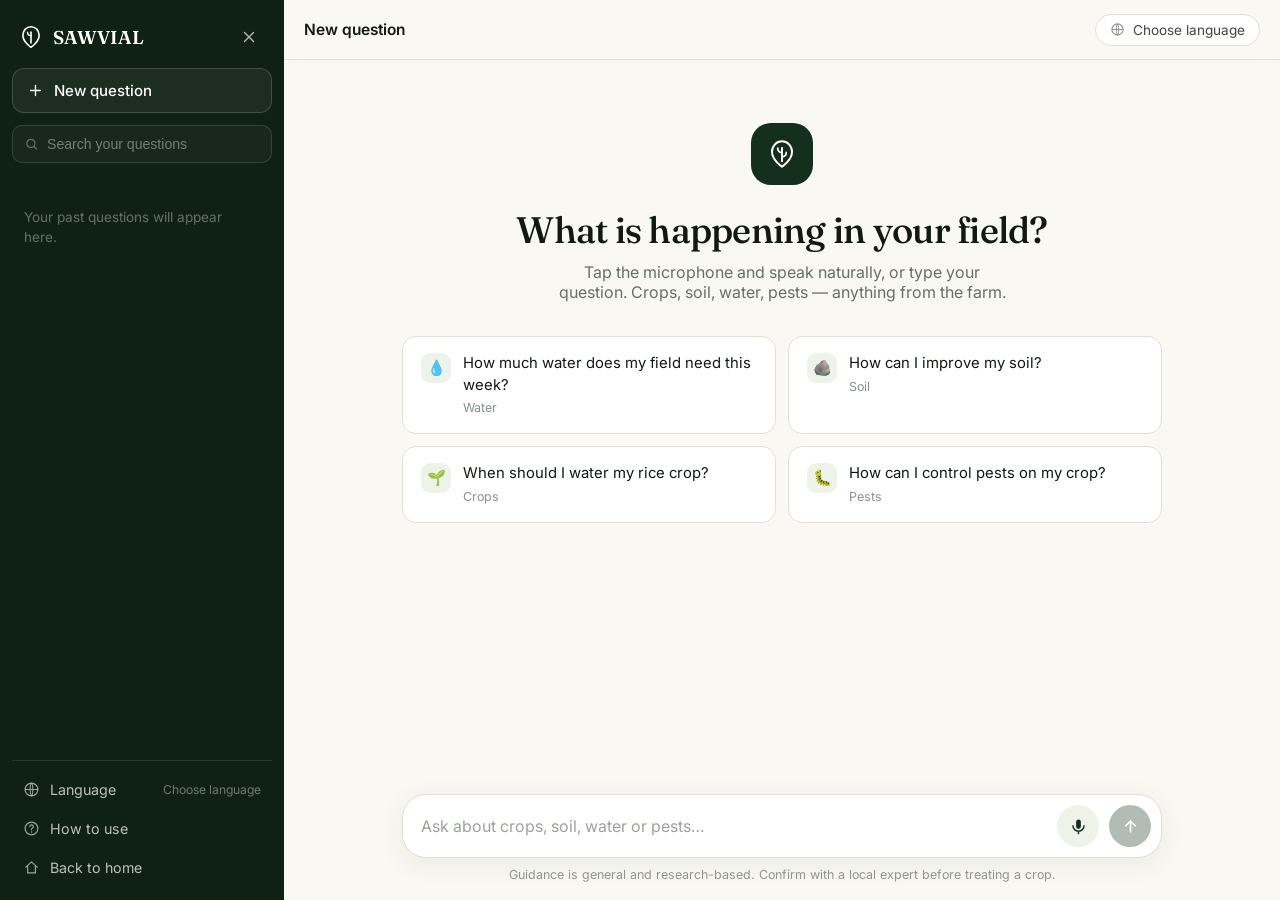
==== sawvial/ask.html @ 8d6fb363 "Upload Sawvial project files" ====
<!DOCTYPE html>
<html lang="en">
<head>
<meta charset="UTF-8" />
<meta name="viewport" content="width=device-width, initial-scale=1.0, viewport-fit=cover" />
<title data-i18n="nav.ask">Ask SAWVIAL</title>
<meta name="theme-color" content="#faf8f2" />
<meta name="description" content="Ask SAWVIAL a farming question by voice or text and get a clear, research-based answer." />
<link rel="preconnect" href="https://fonts.googleapis.com" />
<link rel="preconnect" href="https://fonts.gstatic.com" crossorigin />
<link href="https://fonts.googleapis.com/css2?family=Fraunces:opsz,wght@9..144,400;9..144,500;9..144,600&family=Inter:wght@400;500;600;700&display=swap" rel="stylesheet" />
<link rel="stylesheet" href="css/chat.css?v=20261010-context-eval" />
</head>
<body class="chat">

<div class="scrim" id="scrim"></div>

<div class="app">

  <!-- ===== Sidebar ===== -->
  <aside class="side" id="side" aria-label="Chat history">
    <div class="side-top">
      <a href="index.html" class="side-brand">
        <svg viewBox="0 0 24 24" fill="none" aria-hidden="true">
          <path d="M12 21.5C12 21.5 4.5 16.6 4.5 10.3C4.5 5.9 7.9 2.5 12 2.5C16.1 2.5 19.5 5.9 19.5 10.3C19.5 16.6 12 21.5 12 21.5Z" stroke="currentColor" stroke-width="1.5" stroke-linejoin="round"/>
          <path d="M12 17.5V7.5" stroke="currentColor" stroke-width="1.5" stroke-linecap="round"/>
          <path d="M12 11C12 11 8.8 10.4 8.8 7.6" stroke="currentColor" stroke-width="1.3" stroke-linecap="round"/>
        </svg>
        SAWVIAL
      </a>
      <button class="icon-btn" id="close-side" data-i18n-aria="chat.closeMenu" aria-label="Close menu">
        <svg width="18" height="18" viewBox="0 0 24 24" fill="none"><path d="M6 6l12 12M18 6L6 18" stroke="currentColor" stroke-width="1.8" stroke-linecap="round"/></svg>
      </button>
    </div>

    <button class="new-chat" id="new-chat">
      <svg viewBox="0 0 24 24" fill="none"><path d="M12 5v14M5 12h14" stroke="currentColor" stroke-width="1.9" stroke-linecap="round"/></svg>
      <span data-i18n="chat.new">New question</span>
    </button>

    <div class="side-search">
      <svg viewBox="0 0 24 24" fill="none"><circle cx="11" cy="11" r="6.5" stroke="currentColor" stroke-width="1.8"/><path d="m16 16 4 4" stroke="currentColor" stroke-width="1.8" stroke-linecap="round"/></svg>
      <input type="search" id="history-search" data-i18n-ph="chat.search" data-i18n-aria="chat.search" placeholder="Search your questions" aria-label="Search your questions" />
    </div>

    <div class="history" id="history"></div>

    <div class="side-foot">
      <a class="side-link" href="language.html?redirect=ask.html">
        <svg viewBox="0 0 24 24" fill="none"><circle cx="12" cy="12" r="9" stroke="currentColor" stroke-width="1.7"/><path d="M3 12h18M12 3c2.5 2.6 2.5 15.4 0 18M12 3c-2.5 2.6-2.5 15.4 0 18" stroke="currentColor" stroke-width="1.5"/></svg>
        <span data-i18n="nav.language">Language</span>
        <small data-current-language>English</small>
      </a>
      <a class="side-link" href="help.html">
        <svg viewBox="0 0 24 24" fill="none"><circle cx="12" cy="12" r="9" stroke="currentColor" stroke-width="1.7"/><path d="M9.6 9.4a2.5 2.5 0 1 1 3.4 2.3c-.7.3-1 .9-1 1.6v.3" stroke="currentColor" stroke-width="1.7" stroke-linecap="round"/><circle cx="12" cy="17" r="1" fill="currentColor"/></svg>
        <span data-i18n="footer.howto">How to use</span>
      </a>
      <a class="side-link" href="index.html">
        <svg viewBox="0 0 24 24" fill="none"><path d="M4 11.5 12 4l8 7.5M6.5 10v9.5h11V10" stroke="currentColor" stroke-width="1.7" stroke-linecap="round" stroke-linejoin="round"/></svg>
        <span data-i18n="chat.backHome">Back to home</span>
      </a>
    </div>
  </aside>

  <!-- ===== Main ===== -->
  <main class="main">
    <header class="topbar">
      <button class="menu-btn" id="menu-btn" data-i18n-aria="nav.menu" aria-label="Open menu">
        <svg width="18" height="18" viewBox="0 0 24 24" fill="none"><path d="M4 7h16M4 12h16M4 17h16" stroke="currentColor" stroke-width="1.8" stroke-linecap="round"/></svg>
      </button>
      <span class="topbar-title" id="chat-title">New question</span>
      <span class="spacer"></span>
      <a class="lang-pill" href="language.html?redirect=ask.html">
        <svg viewBox="0 0 24 24" fill="none"><circle cx="12" cy="12" r="9" stroke="currentColor" stroke-width="1.7"/><path d="M3 12h18M12 3c2.5 2.6 2.5 15.4 0 18M12 3c-2.5 2.6-2.5 15.4 0 18" stroke="currentColor" stroke-width="1.5"/></svg>
        <span data-current-language>Choose language</span>
      </a>
    </header>

    <div class="thread" id="thread"></div>

    <div class="composer-wrap">
      <form class="composer" id="composer" onsubmit="return false;">
        <textarea id="input" rows="1" data-i18n-ph="chat.placeholder" data-i18n-aria="chat.yourQuestion" placeholder="Ask about crops, soil, water or pests…" aria-label="Your question"></textarea>

        <div class="rec-bar">
          <span class="wave" aria-hidden="true"><i></i><i></i><i></i><i></i><i></i><i></i><i></i><i></i><i></i></span>
          <span class="rec-label" id="rec-label" data-i18n="chat.listening">Listening…</span>
        </div>

        <button type="button" class="round mic" id="mic-btn" data-i18n-aria="chat.mic" aria-label="Speak your question">
          <svg viewBox="0 0 24 24" fill="none"><path d="M12 15a3 3 0 0 0 3-3V6a3 3 0 1 0-6 0v6a3 3 0 0 0 3 3Z" fill="currentColor"/><path d="M19 11a7 7 0 0 1-14 0M12 18v3" stroke="currentColor" stroke-width="1.8" stroke-linecap="round"/></svg>
        </button>

        <button type="button" class="round send" id="send-btn" data-i18n-aria="chat.send" aria-label="Send question" disabled>
          <svg viewBox="0 0 24 24" fill="none"><path d="M12 19V5M6 11l6-6 6 6" stroke="currentColor" stroke-width="2" stroke-linecap="round" stroke-linejoin="round"/></svg>
        </button>
      </form>
      <p class="composer-hint" data-i18n="chat.hint">Guidance is general and research-based.</p>
    </div>
  </main>
</div>

<div class="toast" id="toast" role="status" aria-live="polite"></div>

<script src="js/script.js?v=20261010-context-eval"></script>
<script src="js/i18n.js?v=20261010-context-eval"></script>
<script src="js/sawvial-api.js?v=20261010-context-eval"></script>
<script src="js/chat.js?v=20261010-context-eval"></script>
</body>
</html>
---- sawvial/css/chat.css ----
/* =========================================================
   SAWVIAL — chat.css
   Conversational assistant UI (ask.html): sidebar history,
   inline answers, composer with microphone.
   ========================================================= */

*,
*::before,
*::after {
  box-sizing: border-box;
}

body {
  margin: 0;
}

img {
  display: block;
  max-width: 100%;
}

a {
  color: inherit;
  text-decoration: none;
}

ul {
  list-style: none;
  margin: 0;
  padding: 0;
}

button {
  font: inherit;
  cursor: pointer;
}

:root {
  --ink: #101a12;
  --ink-2: #3b4a3d;
  --forest: #14301c;
  --leaf: #4c8c4a;
  --leaf-soft: #7fb069;
  --cream: #faf8f2;
  --panel: #0f2113;
  --panel-2: #16301c;
  --line: #e5dfd1;
  --bubble: #edf3e9;

  --font-sans: "Inter", "Segoe UI", "Noto Sans", "Noto Sans Devanagari",
    "Noto Sans Tamil", "Noto Sans Telugu", "Noto Sans Kannada",
    "Noto Sans Bengali", Roboto, Helvetica, Arial, sans-serif;
  --font-serif: "Fraunces", "Iowan Old Style", Georgia, serif;
  --ease: cubic-bezier(0.22, 0.61, 0.36, 1);
}

body.chat {
  font-family: var(--font-sans);
  background: var(--cream);
  color: var(--ink);
  height: 100vh;
  height: 100dvh;
  overflow: hidden;
  -webkit-font-smoothing: antialiased;
}

.app {
  display: grid;
  grid-template-columns: 284px 1fr;
  height: 100vh;
  height: 100dvh;
}

/* ---------------- Sidebar ---------------- */
.side {
  background: var(--panel);
  color: rgba(255, 255, 255, 0.78);
  display: flex;
  flex-direction: column;
  min-height: 0;
  padding: 14px 12px;
  gap: 12px;
}

.side-top {
  display: flex;
  align-items: center;
  gap: 10px;
  padding: 6px 6px 2px;
}

.side-brand {
  display: flex;
  align-items: center;
  gap: 9px;
  color: #fff;
  font-family: var(--font-serif);
  font-size: 1.16rem;
  font-weight: 600;
  margin-right: auto;
}

.side-brand svg {
  width: 26px;
  height: 26px;
}

.icon-btn {
  width: 34px;
  height: 34px;
  display: grid;
  place-items: center;
  border: 0;
  border-radius: 10px;
  background: transparent;
  color: inherit;
  transition: background 0.2s var(--ease);
}

.icon-btn:hover {
  background: rgba(255, 255, 255, 0.1);
}

.side .icon-btn {
  color: rgba(255, 255, 255, 0.7);
}

.new-chat {
  display: flex;
  align-items: center;
  gap: 10px;
  width: 100%;
  padding: 12px 14px;
  border-radius: 12px;
  border: 1px solid rgba(255, 255, 255, 0.16);
  background: rgba(255, 255, 255, 0.06);
  color: #fff;
  font-weight: 500;
  font-size: 0.94rem;
  transition: background 0.2s var(--ease), border-color 0.2s var(--ease);
}

.new-chat:hover {
  background: rgba(255, 255, 255, 0.14);
  border-color: rgba(255, 255, 255, 0.3);
}

.new-chat svg {
  width: 17px;
  height: 17px;
}

.side-search {
  position: relative;
}

.side-search svg {
  position: absolute;
  left: 12px;
  top: 50%;
  transform: translateY(-50%);
  width: 15px;
  height: 15px;
  opacity: 0.45;
}

.side-search input {
  width: 100%;
  padding: 10px 12px 10px 34px;
  border-radius: 10px;
  border: 1px solid rgba(255, 255, 255, 0.12);
  background: rgba(255, 255, 255, 0.04);
  color: #fff;
  font-size: 0.88rem;
  outline: none;
}

.side-search input::placeholder {
  color: rgba(255, 255, 255, 0.4);
}

.side-search input:focus {
  border-color: rgba(255, 255, 255, 0.34);
}

.history {
  flex: 1;
  min-height: 0;
  overflow-y: auto;
  padding-right: 2px;
  scrollbar-width: thin;
  scrollbar-color: rgba(255, 255, 255, 0.18) transparent;
}

.history::-webkit-scrollbar {
  width: 6px;
}

.history::-webkit-scrollbar-thumb {
  background: rgba(255, 255, 255, 0.16);
  border-radius: 6px;
}

.history-group {
  font-size: 0.7rem;
  letter-spacing: 0.14em;
  text-transform: uppercase;
  color: rgba(255, 255, 255, 0.38);
  padding: 16px 10px 8px;
  font-weight: 600;
}

.history-item {
  position: relative;
  cursor: pointer;
  display: flex;
  align-items: center;
  gap: 9px;
  width: 100%;
  text-align: left;
  padding: 10px 34px 10px 11px;
  border: 0;
  border-radius: 10px;
  background: transparent;
  color: rgba(255, 255, 255, 0.76);
  font-size: 0.89rem;
  line-height: 1.35;
  transition: background 0.18s var(--ease), color 0.18s var(--ease);
}

.history-item span {
  overflow: hidden;
  text-overflow: ellipsis;
  white-space: nowrap;
}

.history-item:hover {
  background: rgba(255, 255, 255, 0.08);
  color: #fff;
}

.history-item.active {
  background: rgba(127, 176, 105, 0.2);
  color: #fff;
}

.history-del {
  position: absolute;
  right: 6px;
  top: 50%;
  transform: translateY(-50%);
  width: 26px;
  height: 26px;
  border: 0;
  border-radius: 8px;
  background: transparent;
  color: rgba(255, 255, 255, 0.5);
  display: none;
  place-items: center;
}

.history-item:hover .history-del,
.history-item.active .history-del {
  display: grid;
}

.history-del:hover {
  background: rgba(255, 255, 255, 0.14);
  color: #fff;
}

.history-empty {
  padding: 18px 12px;
  font-size: 0.85rem;
  color: rgba(255, 255, 255, 0.36);
  line-height: 1.5;
}

.side-foot {
  border-top: 1px solid rgba(255, 255, 255, 0.1);
  padding-top: 10px;
  display: grid;
  gap: 2px;
}

.side-link {
  display: flex;
  align-items: center;
  gap: 10px;
  padding: 10px 11px;
  border-radius: 10px;
  border: 0;
  background: transparent;
  color: rgba(255, 255, 255, 0.72);
  font-size: 0.89rem;
  width: 100%;
  text-align: left;
  transition: background 0.18s var(--ease), color 0.18s var(--ease);
}

.side-link:hover {
  background: rgba(255, 255, 255, 0.08);
  color: #fff;
}

.side-link svg {
  width: 17px;
  height: 17px;
  opacity: 0.8;
  flex: none;
}

.side-link small {
  margin-left: auto;
  opacity: 0.55;
  font-size: 0.76rem;
}

/* ---------------- Main ---------------- */
.main {
  display: flex;
  flex-direction: column;
  min-width: 0;
  min-height: 0;
  background: var(--cream);
}

.topbar {
  height: 60px;
  flex: none;
  display: flex;
  align-items: center;
  gap: 12px;
  padding: 0 20px;
  border-bottom: 1px solid var(--line);
  background: rgba(250, 248, 242, 0.88);
  -webkit-backdrop-filter: blur(10px);
  backdrop-filter: blur(10px);
}

.topbar-title {
  font-weight: 600;
  font-size: 0.97rem;
  overflow: hidden;
  text-overflow: ellipsis;
  white-space: nowrap;
}

.topbar .spacer {
  margin-left: auto;
}

.lang-pill {
  display: inline-flex;
  align-items: center;
  gap: 8px;
  padding: 7px 14px;
  border-radius: 999px;
  border: 1px solid var(--line);
  background: #fff;
  font-size: 0.85rem;
  color: var(--ink-2);
  transition: border-color 0.2s var(--ease), box-shadow 0.2s var(--ease);
}

.lang-pill:hover {
  border-color: var(--leaf);
  box-shadow: 0 2px 10px rgba(76, 140, 74, 0.14);
}

.lang-pill svg {
  width: 15px;
  height: 15px;
  opacity: 0.6;
}

.menu-btn {
  display: none;
  border: 1px solid var(--line);
  background: #fff;
  border-radius: 10px;
  width: 38px;
  height: 38px;
  place-items: center;
}

/* ---------------- Thread ---------------- */
.thread {
  flex: 1;
  min-height: 0;
  overflow-y: auto;
  scroll-behavior: smooth;
}

.thread-inner {
  width: min(760px, calc(100% - 40px));
  margin-inline: auto;
  padding: 36px 0 24px;
  display: flex;
  flex-direction: column;
  gap: 26px;
}

/* Empty state */
.empty {
  width: min(760px, calc(100% - 40px));
  margin: 0 auto;
  padding: clamp(28px, 7vh, 72px) 0 24px;
  text-align: center;
}

.empty-mark {
  width: 62px;
  height: 62px;
  margin: 0 auto 22px;
  border-radius: 20px;
  display: grid;
  place-items: center;
  background: var(--forest);
  color: #fff;
}

.empty-mark svg {
  width: 32px;
  height: 32px;
}

.empty h1 {
  font-family: var(--font-serif);
  font-weight: 500;
  font-size: clamp(1.7rem, 3.4vw, 2.3rem);
  letter-spacing: -0.02em;
  margin: 0 0 10px;
}

.empty p {
  margin: 0 auto;
  max-width: 46ch;
  color: var(--ink-2);
  opacity: 0.78;
  font-size: 1rem;
}

.suggest {
  margin-top: 34px;
  display: grid;
  grid-template-columns: 1fr 1fr;
  gap: 12px;
  text-align: left;
}

.suggest button {
  display: flex;
  align-items: flex-start;
  gap: 12px;
  padding: 16px 18px;
  border: 1px solid var(--line);
  border-radius: 14px;
  background: #fff;
  text-align: left;
  font-size: 0.93rem;
  line-height: 1.45;
  color: var(--ink);
  transition: border-color 0.2s var(--ease), transform 0.2s var(--ease),
    box-shadow 0.2s var(--ease);
}

.suggest button:hover {
  border-color: var(--leaf);
  transform: translateY(-2px);
  box-shadow: 0 8px 24px rgba(20, 48, 28, 0.08);
}

.suggest .chip-ico {
  width: 30px;
  height: 30px;
  flex: none;
  border-radius: 9px;
  display: grid;
  place-items: center;
  background: var(--bubble);
  font-size: 0.95rem;
}

.suggest small {
  display: block;
  color: var(--ink-2);
  opacity: 0.6;
  font-size: 0.78rem;
  margin-top: 3px;
}

/* Messages */
.msg {
  display: flex;
  gap: 14px;
  animation: msg-in 0.35s var(--ease) both;
}

@keyframes msg-in {
  from {
    opacity: 0;
    transform: translateY(10px);
  }
}

.msg.user {
  justify-content: flex-end;
}

.msg.user .bubble {
  background: var(--forest);
  color: #fff;
  padding: 13px 18px;
  border-radius: 18px 18px 4px 18px;
  max-width: 80%;
  font-size: 1rem;
  line-height: 1.55;
}

.avatar {
  width: 34px;
  height: 34px;
  flex: none;
  border-radius: 10px;
  display: grid;
  place-items: center;
  background: var(--forest);
  color: #fff;
  margin-top: 2px;
}

.avatar svg {
  width: 19px;
  height: 19px;
}

.msg.bot .body {
  min-width: 0;
  flex: 1;
}

.msg.bot .meta {
  font-size: 0.78rem;
  font-weight: 600;
  letter-spacing: 0.06em;
  text-transform: uppercase;
  color: var(--ink-2);
  opacity: 0.55;
  margin-bottom: 7px;
  display: flex;
  align-items: center;
  gap: 8px;
}

.tag {
  display: inline-flex;
  align-items: center;
  gap: 5px;
  padding: 2px 9px;
  border-radius: 999px;
  background: var(--bubble);
  color: var(--forest);
  font-size: 0.7rem;
  letter-spacing: 0.04em;
}

.msg.bot .text {
  font-size: 1.02rem;
  line-height: 1.7;
  color: var(--ink);
  white-space: pre-wrap;
}

.caret {
  display: inline-block;
  width: 8px;
  height: 1.05em;
  vertical-align: -0.18em;
  background: var(--leaf);
  border-radius: 2px;
  animation: blink 1s steps(2, start) infinite;
}

@keyframes blink {
  50% {
    opacity: 0;
  }
}

.actions {
  display: flex;
  gap: 4px;
  margin-top: 14px;
  flex-wrap: wrap;
}

.act {
  display: inline-flex;
  align-items: center;
  gap: 7px;
  padding: 7px 13px;
  border-radius: 999px;
  border: 1px solid var(--line);
  background: #fff;
  color: var(--ink-2);
  font-size: 0.82rem;
  transition: border-color 0.2s var(--ease), color 0.2s var(--ease),
    background 0.2s var(--ease);
}

.act svg {
  width: 15px;
  height: 15px;
}

.act:hover {
  border-color: var(--leaf);
  color: var(--forest);
}

.act.on {
  background: var(--bubble);
  border-color: var(--leaf);
  color: var(--forest);
}

.speech-status {
  align-self: center;
  color: var(--ink-2);
  font-size: 0.82rem;
}

.dots {
  display: inline-flex;
  gap: 5px;
  padding: 6px 0;
}

.dots i {
  width: 7px;
  height: 7px;
  border-radius: 50%;
  background: var(--leaf);
  opacity: 0.45;
  animation: bounce 1.15s infinite;
}

.dots i:nth-child(2) {
  animation-delay: 0.15s;
}

.dots i:nth-child(3) {
  animation-delay: 0.3s;
}

@keyframes bounce {
  0%,
  60%,
  100% {
    transform: translateY(0);
    opacity: 0.4;
  }
  30% {
    transform: translateY(-5px);
    opacity: 1;
  }
}

/* ---------------- Composer ---------------- */
.composer-wrap {
  flex: none;
  padding: 10px 0 calc(18px + env(safe-area-inset-bottom, 0px));
  background: linear-gradient(to top, var(--cream) 62%, rgba(250, 248, 242, 0));
}

.composer {
  width: min(760px, calc(100% - 40px));
  margin-inline: auto;
  border: 1px solid var(--line);
  background: #fff;
  border-radius: 24px;
  padding: 10px 10px 10px 18px;
  display: flex;
  align-items: flex-end;
  gap: 10px;
  box-shadow: 0 6px 26px rgba(20, 48, 28, 0.07);
  transition: border-color 0.2s var(--ease), box-shadow 0.2s var(--ease);
}

.composer:focus-within {
  border-color: var(--leaf);
  box-shadow: 0 8px 30px rgba(76, 140, 74, 0.16);
}

.composer textarea {
  flex: 1;
  border: 0;
  outline: none;
  resize: none;
  background: transparent;
  font: inherit;
  font-size: 1rem;
  line-height: 1.5;
  padding: 9px 0;
  max-height: 168px;
  color: var(--ink);
}

.composer textarea::placeholder {
  color: #9aa397;
}

.round {
  width: 42px;
  height: 42px;
  flex: none;
  border-radius: 50%;
  border: 0;
  display: grid;
  place-items: center;
  transition: transform 0.2s var(--ease), background 0.2s var(--ease),
    opacity 0.2s var(--ease);
}

.round svg {
  width: 19px;
  height: 19px;
}

.mic {
  background: var(--bubble);
  color: var(--forest);
}

.mic:hover {
  transform: scale(1.06);
}

.mic.rec {
  background: #c4463a;
  color: #fff;
  animation: pulse 1.3s infinite;
}

@keyframes pulse {
  0% {
    box-shadow: 0 0 0 0 rgba(196, 70, 58, 0.45);
  }
  70% {
    box-shadow: 0 0 0 14px rgba(196, 70, 58, 0);
  }
  100% {
    box-shadow: 0 0 0 0 rgba(196, 70, 58, 0);
  }
}

.send {
  background: var(--forest);
  color: #fff;
}

.send:disabled {
  opacity: 0.32;
  cursor: not-allowed;
}

.send:not(:disabled):hover {
  transform: scale(1.06);
}

.send.stop-generating {
  background: #c4463a;
}

.send.stop-generating:hover {
  background: #a9362c;
}

.composer-hint {
  width: min(760px, calc(100% - 40px));
  margin: 9px auto 0;
  font-size: 0.78rem;
  color: var(--ink-2);
  opacity: 0.55;
  text-align: center;
}

/* Recording overlay inside composer */
.rec-bar {
  display: none;
  flex: 1;
  align-items: center;
  gap: 14px;
  padding: 9px 0;
}

.composer.recording textarea {
  display: none;
}

.composer.recording .rec-bar {
  display: flex;
}

.wave {
  display: flex;
  align-items: center;
  gap: 4px;
  height: 26px;
}

.wave i {
  width: 3px;
  border-radius: 3px;
  background: var(--leaf);
  height: 30%;
  animation: wav 0.9s ease-in-out infinite;
}

.wave i:nth-child(2) { animation-delay: 0.08s; }
.wave i:nth-child(3) { animation-delay: 0.16s; }
.wave i:nth-child(4) { animation-delay: 0.24s; }
.wave i:nth-child(5) { animation-delay: 0.32s; }
.wave i:nth-child(6) { animation-delay: 0.4s; }
.wave i:nth-child(7) { animation-delay: 0.48s; }
.wave i:nth-child(8) { animation-delay: 0.56s; }
.wave i:nth-child(9) { animation-delay: 0.64s; }

@keyframes wav {
  0%, 100% { height: 22%; }
  50% { height: 100%; }
}

.rec-label {
  font-size: 0.92rem;
  color: var(--ink-2);
}

/* toast */
.toast {
  position: fixed;
  left: 50%;
  bottom: 26px;
  transform: translate(-50%, 20px);
  background: var(--forest);
  color: #fff;
  padding: 11px 20px;
  border-radius: 999px;
  font-size: 0.88rem;
  opacity: 0;
  pointer-events: none;
  transition: opacity 0.25s var(--ease), transform 0.25s var(--ease);
  z-index: 90;
}

.toast.show {
  opacity: 1;
  transform: translate(-50%, 0);
}

/* ---------------- Responsive ---------------- */
.scrim {
  display: none;
  position: fixed;
  inset: 0;
  background: rgba(10, 20, 12, 0.45);
  z-index: 40;
}

@media (max-width: 900px) {
  .app {
    grid-template-columns: 1fr;
  }
  .side {
    position: fixed;
    z-index: 50;
    inset: 0 auto 0 0;
    width: 282px;
    transform: translateX(-100%);
    transition: transform 0.3s var(--ease);
  }
  .side.open {
    transform: none;
  }
  .scrim.show {
    display: block;
  }
  .menu-btn {
    display: grid;
  }
  .suggest {
    grid-template-columns: 1fr;
  }
  .msg.user .bubble {
    max-width: 88%;
  }
}
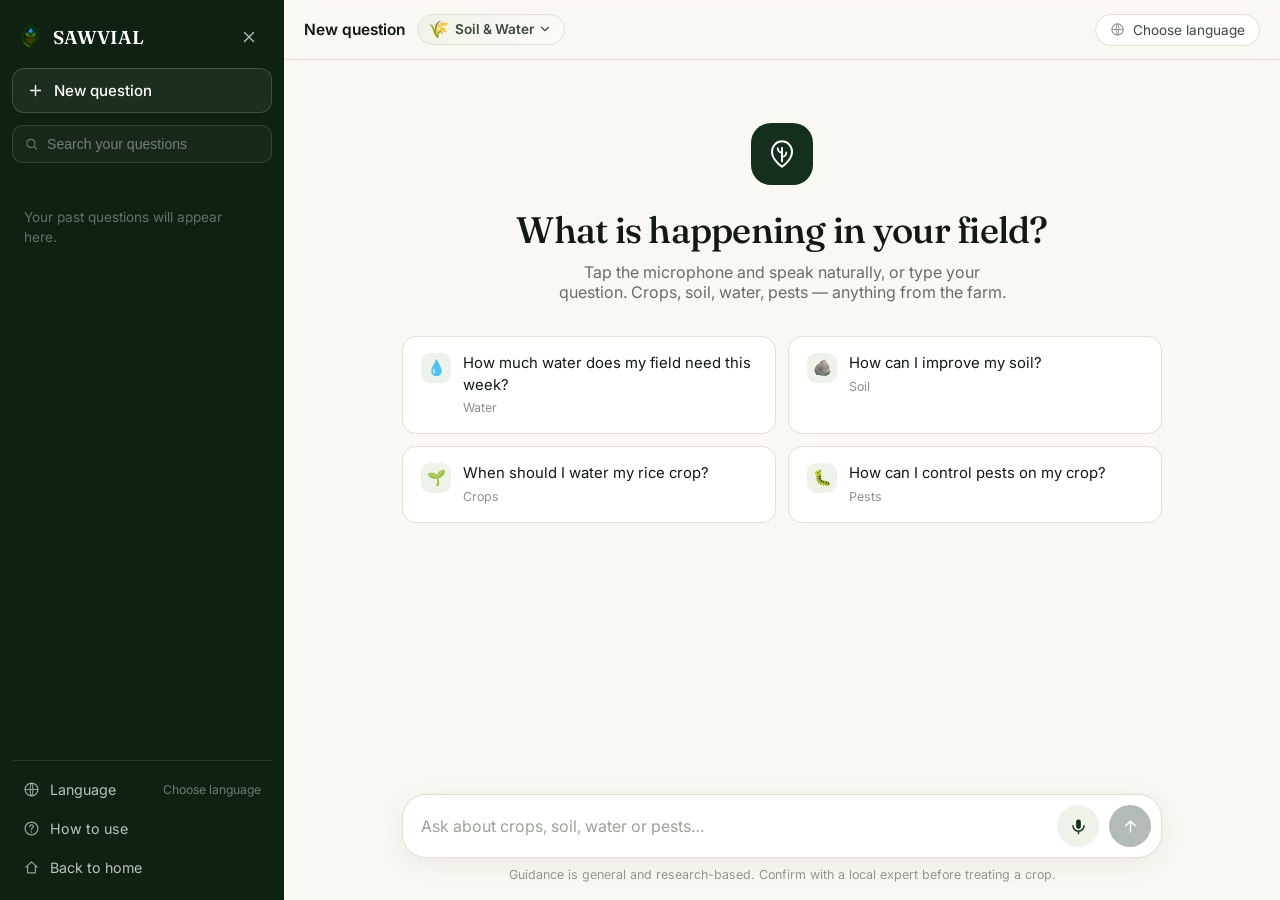
==== commit cd100d54: "Update SAWVIAL branding and homepage" ====
--- a/sawvial/ask.html
+++ b/sawvial/ask.html
@@ -6,10 +6,11 @@
 <title data-i18n="nav.ask">Ask SAWVIAL</title>
 <meta name="theme-color" content="#faf8f2" />
 <meta name="description" content="Ask SAWVIAL a farming question by voice or text and get a clear, research-based answer." />
+<link rel="icon" type="image/png" href="assets/images/sawvial-logo.png?v=2" />
 <link rel="preconnect" href="https://fonts.googleapis.com" />
 <link rel="preconnect" href="https://fonts.gstatic.com" crossorigin />
 <link href="https://fonts.googleapis.com/css2?family=Fraunces:opsz,wght@9..144,400;9..144,500;9..144,600&family=Inter:wght@400;500;600;700&display=swap" rel="stylesheet" />
-<link rel="stylesheet" href="css/chat.css?v=20261010-context-eval" />
+<link rel="stylesheet" href="css/chat.css?v=20261116-brand-logo" />
 </head>
 <body class="chat">
 
@@ -21,11 +22,7 @@
   <aside class="side" id="side" aria-label="Chat history">
     <div class="side-top">
       <a href="index.html" class="side-brand">
-        <svg viewBox="0 0 24 24" fill="none" aria-hidden="true">
-          <path d="M12 21.5C12 21.5 4.5 16.6 4.5 10.3C4.5 5.9 7.9 2.5 12 2.5C16.1 2.5 19.5 5.9 19.5 10.3C19.5 16.6 12 21.5 12 21.5Z" stroke="currentColor" stroke-width="1.5" stroke-linejoin="round"/>
-          <path d="M12 17.5V7.5" stroke="currentColor" stroke-width="1.5" stroke-linecap="round"/>
-          <path d="M12 11C12 11 8.8 10.4 8.8 7.6" stroke="currentColor" stroke-width="1.3" stroke-linecap="round"/>
-        </svg>
+        <img src="assets/images/sawvial-logo.png?v=2" alt="SAWVIAL logo" width="26" height="26" />
         SAWVIAL
       </a>
       <button class="icon-btn" id="close-side" data-i18n-aria="chat.closeMenu" aria-label="Close menu">
@@ -69,6 +66,22 @@
         <svg width="18" height="18" viewBox="0 0 24 24" fill="none"><path d="M4 7h16M4 12h16M4 17h16" stroke="currentColor" stroke-width="1.8" stroke-linecap="round"/></svg>
       </button>
       <span class="topbar-title" id="chat-title">New question</span>
+      <div class="crop-picker" id="crop-picker" data-crop="">
+        <span class="crop-picker-emoji" id="crop-picker-emoji" aria-hidden="true">🌾</span>
+        <select id="crop-select" aria-label="Focus answers on one vegetable">
+          <option value="" data-emoji="💧" data-i18n="crop.all">Soil & Water</option>
+          <option value="tomato" data-emoji="🍅" data-i18n="crop.tomato">Tomato</option>
+          <option value="potato" data-emoji="🥔" data-i18n="crop.potato">Potato</option>
+          <option value="brinjal" data-emoji="🍆" data-i18n="crop.brinjal">Brinjal</option>
+          <option value="chilli" data-emoji="🌶️" data-i18n="crop.chilli">Chilli</option>
+          <option value="onion" data-emoji="🧅" data-i18n="crop.onion">Onion</option>
+          <option value="cabbage" data-emoji="🥬" data-i18n="crop.cabbage">Cabbage</option>
+          <option value="cauliflower" data-emoji="🥦" data-i18n="crop.cauliflower">Cauliflower</option>
+          <option value="okra" data-emoji="🫛" data-i18n="crop.okra">Okra</option>
+          <option value="cucumber" data-emoji="🥒" data-i18n="crop.cucumber">Cucumber</option>
+          <option value="carrot" data-emoji="🥕" data-i18n="crop.carrot">Carrot</option>
+        </select>
+      </div>
       <span class="spacer"></span>
       <a class="lang-pill" href="language.html?redirect=ask.html">
         <svg viewBox="0 0 24 24" fill="none"><circle cx="12" cy="12" r="9" stroke="currentColor" stroke-width="1.7"/><path d="M3 12h18M12 3c2.5 2.6 2.5 15.4 0 18M12 3c-2.5 2.6-2.5 15.4 0 18" stroke="currentColor" stroke-width="1.5"/></svg>
@@ -102,9 +115,9 @@
 
 <div class="toast" id="toast" role="status" aria-live="polite"></div>
 
-<script src="js/script.js?v=20261010-context-eval"></script>
-<script src="js/i18n.js?v=20261010-context-eval"></script>
-<script src="js/sawvial-api.js?v=20261010-context-eval"></script>
-<script src="js/chat.js?v=20261010-context-eval"></script>
+<script src="js/script.js?v=20261116-soil-water"></script>
+<script src="js/i18n.js?v=20261116-soil-water"></script>
+<script src="js/sawvial-api.js?v=20261116-soil-water"></script>
+<script src="js/chat.js?v=20261116-soil-water"></script>
 </body>
 </html>
--- a/sawvial/css/chat.css
+++ b/sawvial/css/chat.css
@@ -103,6 +103,13 @@
 .side-brand svg {
   width: 26px;
   height: 26px;
+}
+
+.side-brand img {
+  width: 26px;
+  height: 26px;
+  object-fit: contain;
+  flex: none;
 }
 
 .icon-btn {
@@ -350,6 +357,53 @@
   margin-left: auto;
 }
 
+/* ---- vegetable focus picker (topbar) ---- */
+.crop-picker {
+  --crop-a: #eef3e8;
+  --crop-b: #fdfcf8;
+  --crop-ink: var(--ink-2);
+  position: relative;
+  display: inline-flex;
+  align-items: center;
+  gap: 6px;
+  padding: 6px 12px 6px 10px;
+  border-radius: 999px;
+  border: 1px solid var(--line);
+  background: linear-gradient(135deg, var(--crop-a), var(--crop-b));
+  transition: box-shadow 0.2s var(--ease), transform 0.15s var(--ease);
+}
+.crop-picker:hover { box-shadow: 0 2px 10px rgba(0, 0, 0, 0.08); }
+.crop-picker:focus-within { box-shadow: 0 0 0 3px rgba(76, 140, 74, 0.25); }
+.crop-picker-emoji { font-size: 1.05rem; line-height: 1; }
+.crop-picker select#crop-select {
+  appearance: none;
+  -webkit-appearance: none;
+  border: none;
+  background: transparent;
+  color: var(--crop-ink);
+  font: inherit;
+  font-weight: 600;
+  font-size: 0.85rem;
+  padding: 0 18px 0 0;
+  cursor: pointer;
+  background-image: url("data:image/svg+xml,%3Csvg xmlns='http://www.w3.org/2000/svg' viewBox='0 0 24 24' fill='none'%3E%3Cpath d='M6 9l6 6 6-6' stroke='%233b4a3d' stroke-width='2' stroke-linecap='round' stroke-linejoin='round'/%3E%3C/svg%3E");
+  background-repeat: no-repeat;
+  background-position: right center;
+  background-size: 14px;
+}
+.crop-picker select#crop-select:focus { outline: none; }
+/* one gradient per vegetable, set via data-crop on the wrapper */
+.crop-picker[data-crop="tomato"]      { --crop-a: #ffd9d2; --crop-b: #ffeee9; }
+.crop-picker[data-crop="potato"]      { --crop-a: #ead9bd; --crop-b: #f6eedd; }
+.crop-picker[data-crop="brinjal"]     { --crop-a: #e3d3f0; --crop-b: #f3eaf9; }
+.crop-picker[data-crop="chilli"]      { --crop-a: #ffd0cf; --crop-b: #ffe8e4; }
+.crop-picker[data-crop="onion"]       { --crop-a: #f3d9e6; --crop-b: #faeaf2; }
+.crop-picker[data-crop="cabbage"]     { --crop-a: #d6ecd0; --crop-b: #edf7ea; }
+.crop-picker[data-crop="cauliflower"] { --crop-a: #eef0dd; --crop-b: #f9faf0; }
+.crop-picker[data-crop="okra"]        { --crop-a: #d3ead0; --crop-b: #eaf6e7; }
+.crop-picker[data-crop="cucumber"]    { --crop-a: #cdeadb; --crop-b: #e9f8f0; }
+.crop-picker[data-crop="carrot"]      { --crop-a: #ffdfb3; --crop-b: #fff0da; }
+
 .lang-pill {
   display: inline-flex;
   align-items: center;
